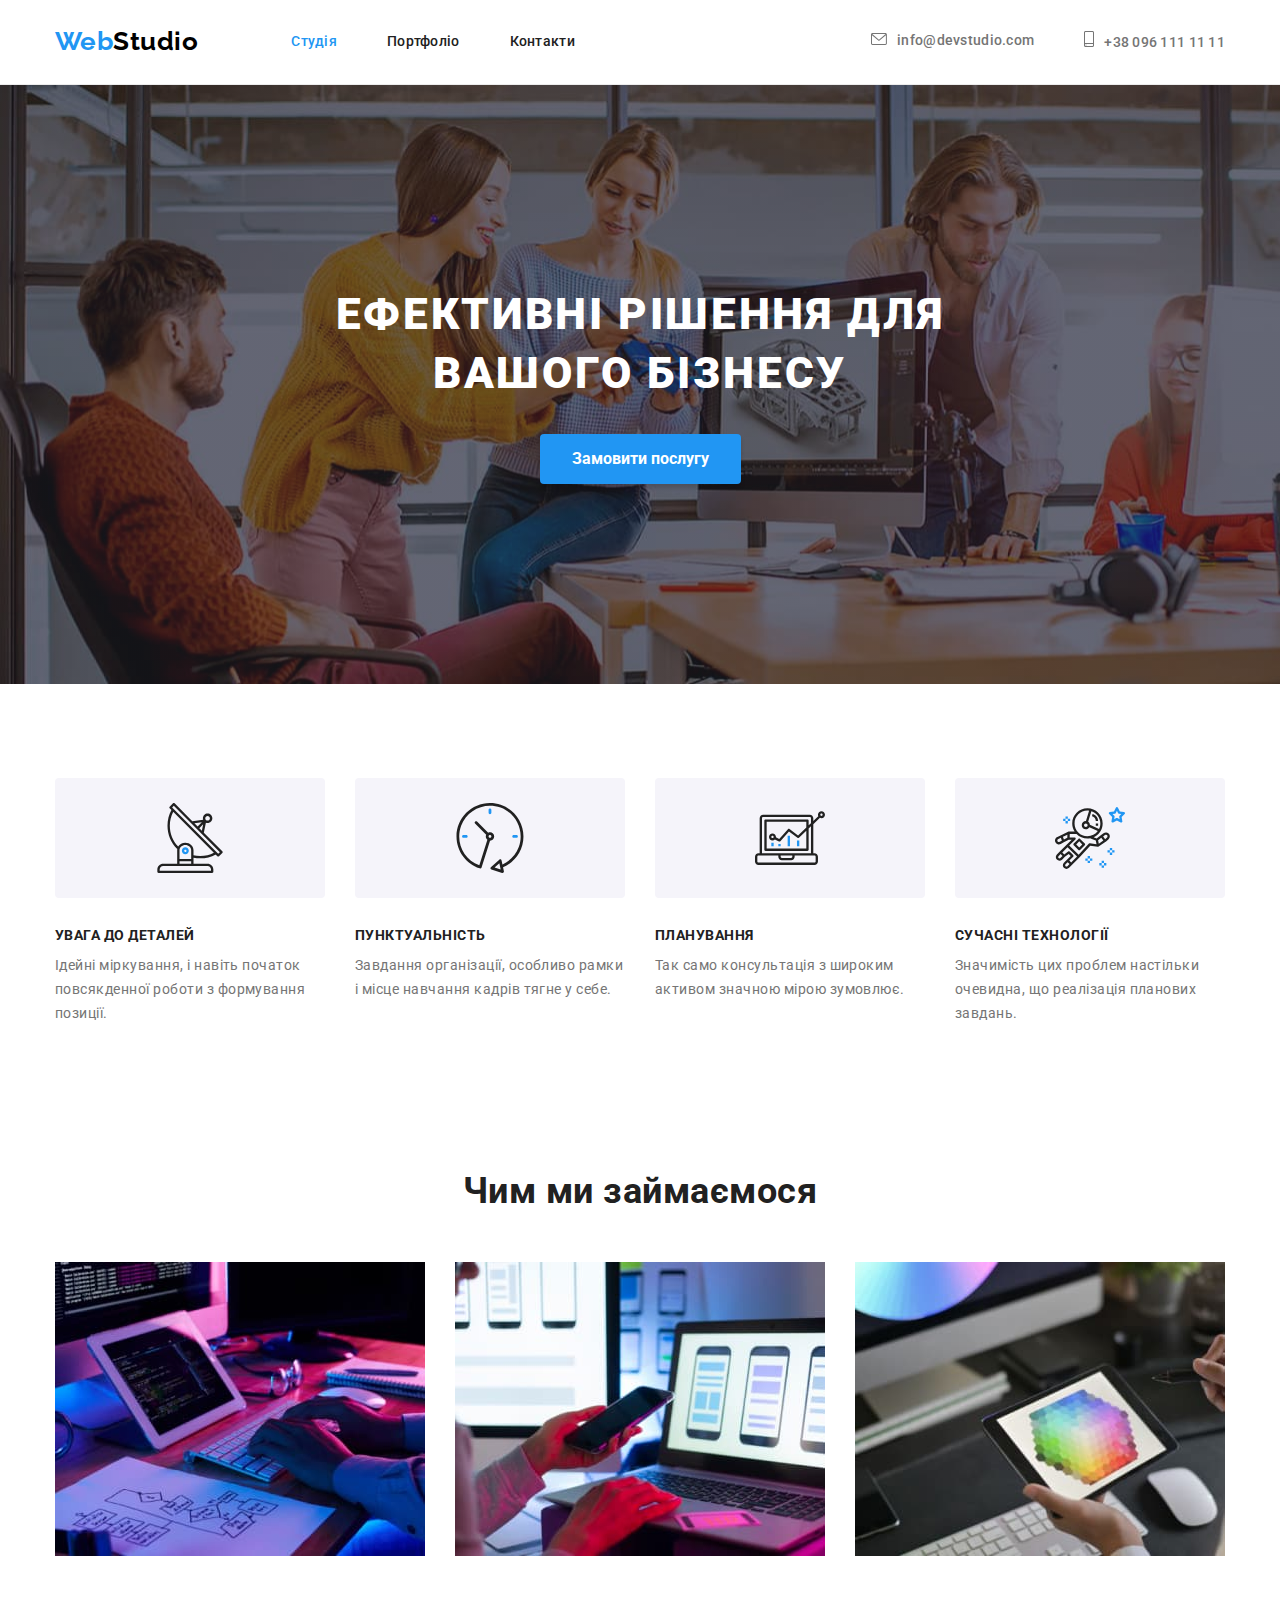
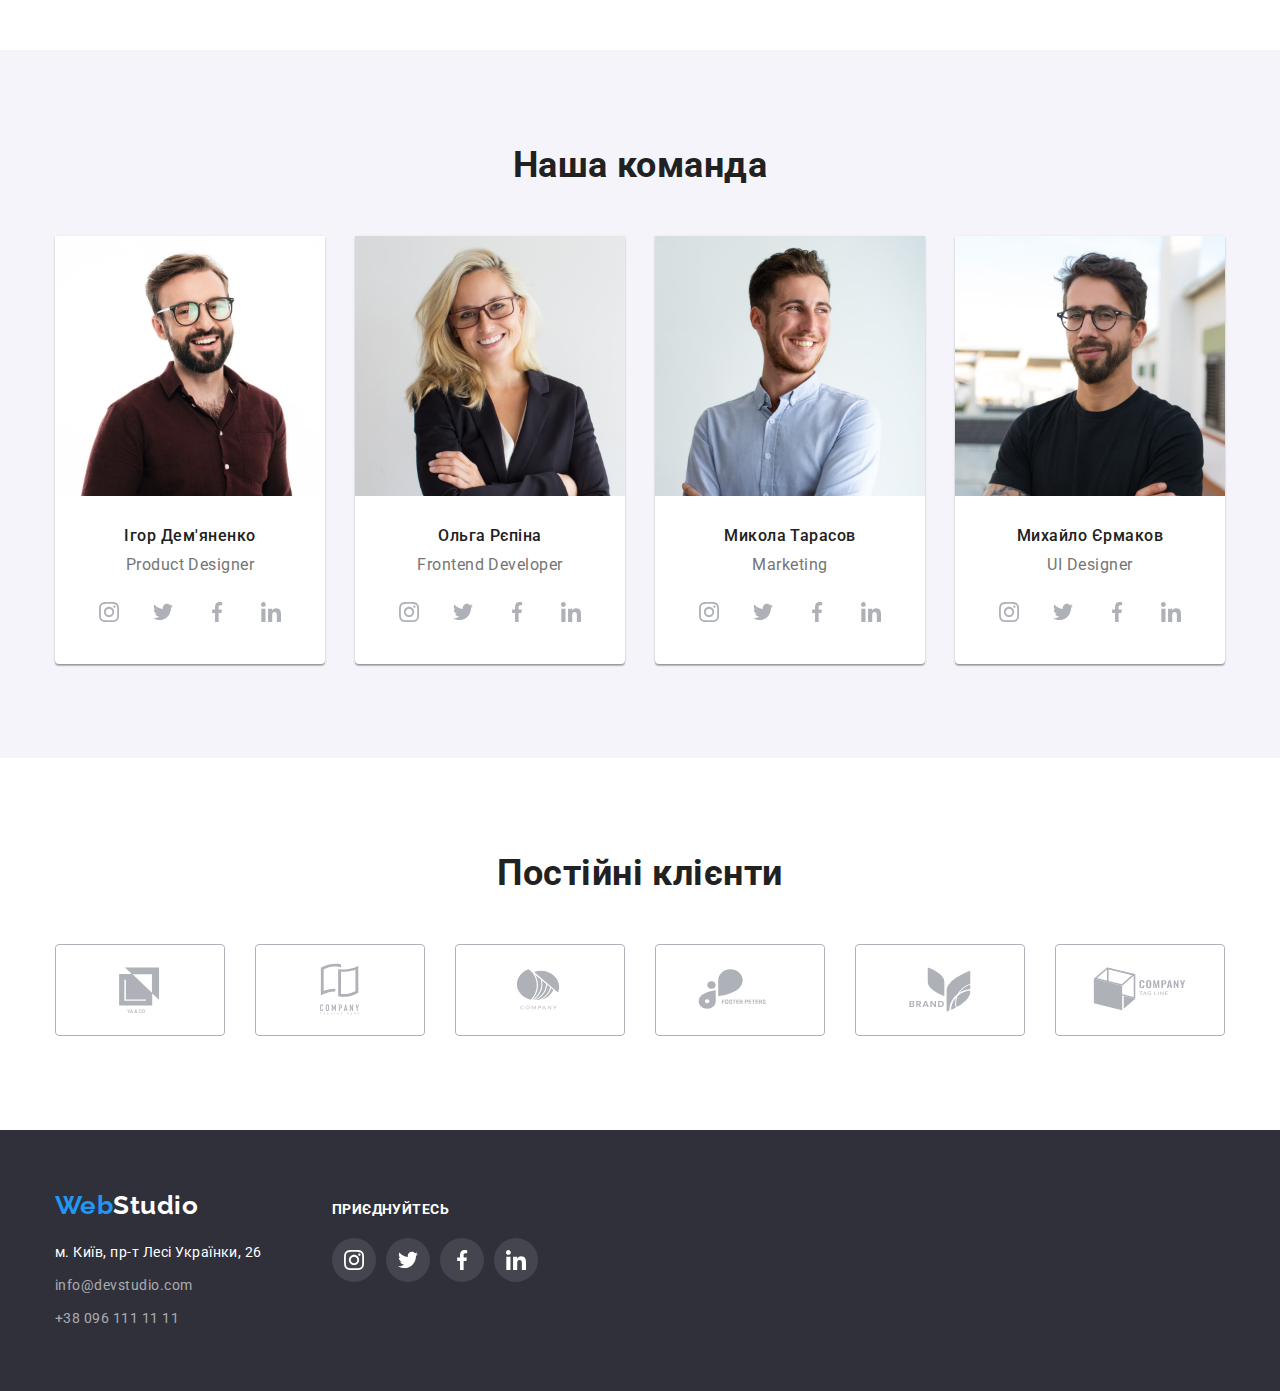
==== index.html @ c88c12c1 "adding files from hw4" ====
<!DOCTYPE html>
<html lang="uk">
  <head>
    <meta charset="UTF-8" />
    <meta http-equiv="X-UA-Compatible" content="IE=edge" />
    <meta name="viewport" content="width=device-width, initial-scale=1.0" />
    <title>Студія</title>
    <link rel="preconnect" href="https://fonts.googleapis.com" />
    <link rel="preconnect" href="https://fonts.gstatic.com" crossorigin />
    <link
      href="https://fonts.googleapis.com/css2?family=Raleway:wght@700&family=Roboto:wght@400;500;700;900&display=swap"
      rel="stylesheet"
    />
    <link
      rel="stylesheet"
      href="https://cdnjs.cloudflare.com/ajax/libs/modern-normalize/1.1.0/modern-normalize.min.css"
    />
    <link rel="stylesheet" href="./css/styles.css" />
  </head>
  <body>
    <header class="header">
      <div class="container header-container">
        <a lang="en" href="./index.html" class="logo"
          ><span class="blue">Web</span>Studio</a
        >
        <nav>
          <ul class="site-nav list">
            <li class="nav-item">
              <a href="./index.html" class="link current">Студія</a>
            </li>
            <li class="nav-item">
              <a href="./portfolio.html" class="link">Портфоліо</a>
            </li>
            <li class="nav-item"><a href="" class="link">Контакти</a></li>
          </ul>
        </nav>
        <div class="contacts-wrap">
          <ul class="header-contacts list">
            <li>
              <a
                href="mailto:info@devstudio.com"
                target="_blank"
                rel="noopener noreferrer nofollow"
                class="link"
                ><svg class="header-icon" width="16" height="12">
                  <use xlink:href="./images/icons.svg#icon-envelope"></use></svg
                >info@devstudio.com</a
              >
            </li>
            <li>
              <a href="tel:+380961111111" class="link tel"
                ><svg class="header-icon" width="10" height="16">
                  <use
                    xlink:href="./images/icons.svg#icon-smartphone"
                  ></use></svg
                >+38 096 111 11 11</a
              >
            </li>
          </ul>
        </div>
      </div>
    </header>
    <main>
      <!-- Шапка секція -->
      <section class="main section">
        <div class="container">
          <h1 class="title">Ефективні рішення для вашого бізнесу</h1>
          <button type="button" class="button">Замовити послугу</button>
        </div>
      </section>
      <!-- Особливості секція -->
      <section class="features section">
        <div class="container">
          <h2 class="visually-hidden">Особливості</h2>
          <ul class="features-list list">
            <li class="features-item">
              <div class="features-icons">
                <svg width="70" height="70">
                    <use
                      xlink:href="./images/icons.svg#icon-antenna"
                    ></use></svg>
              </div>
              <h3 class="title">Увага до деталей</h3>
              <p>
                Ідейні міркування, і навіть початок повсякденної роботи з
                формування позиції.
              </p>
            </li>
            <li class="features-item">
              <div class="features-icons">
                <svg width="70" height="70">
                    <use xlink:href="./images/icons.svg#icon-clock"></use></svg>
              </div>
              <h3 class="title">Пунктуальність</h3>
              <p>
                Завдання організації, особливо рамки і місце навчання кадрів
                тягне у себе.
              </p>
            </li>
            <li class="features-item">
              <div class="features-icons">
                <svg width="70" height="70">
                    <use
                      xlink:href="./images/icons.svg#icon-diagram"
                    ></use></svg>
              </div>
              <h3 class="title">Планування</h3>
              <p>
                Так само консультація з широким активом значною мірою зумовлює.
              </p>
            </li>
            <li class="features-item">
              <div class="features-icons">
                <svg width="70" height="70">
                    <use
                      xlink:href="./images/icons.svg#icon-astronaut"
                    ></use></svg>
              </div>
              <h3 class="title">Сучасні технології</h3>
              <p>
                Значимість цих проблем настільки очевидна, що реалізація
                планових завдань.
              </p>
            </li>
          </ul>
        </div>
      </section>
      <!-- Чим ми займаємось секція -->
      <section class="what-doing section">
        <div class="container">
          <h2 class="main-title">Чим ми займаємося</h2>
          <ul class="what-doing list">
            <li class="doing-item">
              <img
                src="./images/what-we-do-1.jpg"
                alt="Чим ми займаємося 1"
                width="370"
                height="294"
              />
            </li>
            <li class="doing-item">
              <img
                src="./images/what-we-do-2.jpg"
                alt="Чим ми займаємося 2"
                width="370"
                height="294"
              />
            </li>
            <li class="doing-item">
              <img
                src="./images/what-we-do-3.jpg"
                alt="Чим ми займаємося 3"
                width="370"
                height="294"
              />
            </li>
          </ul>
        </div>
      </section>
      <!-- Наша команда секція -->
      <section class="our-team section">
        <div class="container">
          <h2 class="main-title">Наша команда</h2>
          <ul class="team-list list">
            <li class="team-item">
              <img
                src="./images/our-team-1.jpg"
                alt="Ігор Дем'яненко"
                width="270"
                height="260"
              />
              <div class="team-desc">
                <h3 class="title">Ігор Дем'яненко</h3>
                <p lang="en" class="text">Product Designer</p>
                <ul class="team-socials list">
                  <li class="social-icon">
                    <a class="social-team" href=""
                      ><svg class="soc-team" width="20" height="20" >
                        <use
                          xlink:href="./images/icons.svg#icon-instagram"
                        ></use></svg
                    ></a>
                  </li>
                  <li class="social-icon">
                    <a class="social-team" href=""
                      ><svg class="soc-team" width="20" height="20">
                        <use
                          xlink:href="./images/icons.svg#icon-twitter"
                        ></use></svg
                    ></a>
                  </li>
                  <li class="social-icon">
                    <a class="social-team" href=""
                      ><svg class="soc-team" width="20" height="20" >
                        <use
                          xlink:href="./images/icons.svg#icon-facebook"
                        ></use></svg
                    ></a>
                  </li>
                  <li class="social-icon">
                    <a class="social-team" href=""
                      ><svg class="soc-team" width="20" height="20"">
                        <use
                          xlink:href="./images/icons.svg#icon-linkedin"
                        ></use></svg
                    ></a>
                  </li>
                </ul>
              </div>
            </li>
            <li class="team-item">
              <img
                src="./images/our-team-2.jpg"
                alt="Ольга Рєпіна"
                width="270"
                height="260"
              />
              <div class="team-desc">
                <h3 class="title">Ольга Рєпіна</h3>
                <p lang="en" class="text">Frontend Developer</p>
                <ul class="team-socials list">
                  <li class="social-icon">
                    <a class="social-team" href=""
                      ><svg class="soc-team" width="20" height="20" >
                        <use
                          xlink:href="./images/icons.svg#icon-instagram"
                        ></use></svg
                    ></a>
                  </li>
                  <li class="social-icon">
                    <a class="social-team" href=""
                      ><svg class="soc-team" width="20" height="20">
                        <use
                          xlink:href="./images/icons.svg#icon-twitter"
                        ></use></svg
                    ></a>
                  </li>
                  <li class="social-icon">
                    <a class="social-team" href=""
                      ><svg class="soc-team" width="20" height="20" >
                        <use
                          xlink:href="./images/icons.svg#icon-facebook"
                        ></use></svg
                    ></a>
                  </li>
                  <li class="social-icon">
                    <a class="social-team" href=""
                      ><svg class="soc-team" width="20" height="20"">
                        <use
                          xlink:href="./images/icons.svg#icon-linkedin"
                        ></use></svg
                    ></a>
                  </li>
                </ul>
              </div>
            </li>
            <li class="team-item">
              <img
                src="./images/our-team-3.jpg"
                alt="Микола Тарасов"
                width="270"
                height="260"
              />
              <div class="team-desc">
                <h3 class="title">Микола Тарасов</h3>
                <p lang="en" class="text">Marketing</p>
                <ul class="team-socials list">
                  <li class="social-icon">
                    <a class="social-team" href=""
                      ><svg class="soc-team" width="20" height="20" >
                        <use
                          xlink:href="./images/icons.svg#icon-instagram"
                        ></use></svg
                    ></a>
                  </li>
                  <li class="social-icon">
                    <a class="social-team" href=""
                      ><svg class="soc-team" width="20" height="20">
                        <use
                          xlink:href="./images/icons.svg#icon-twitter"
                        ></use></svg
                    ></a>
                  </li>
                  <li class="social-icon">
                    <a class="social-team" href=""
                      ><svg class="soc-team" width="20" height="20" >
                        <use
                          xlink:href="./images/icons.svg#icon-facebook"
                        ></use></svg
                    ></a>
                  </li>
                  <li class="social-icon">
                    <a class="social-team" href=""
                      ><svg class="soc-team" width="20" height="20"">
                        <use
                          xlink:href="./images/icons.svg#icon-linkedin"
                        ></use></svg
                    ></a>
                  </li>
                </ul>
              </div>
            </li>
            <li class="team-item">
              <img
                src="./images/our-team-4.jpg"
                alt="Михайло Єрмаков"
                width="270"
                height="260"
              />
              <div class="team-desc">
                <h3 class="title">Михайло Єрмаков</h3>
                <p lang="en" class="text">UI Designer</p>
                <ul class="team-socials list">
                  <li class="social-icon">
                    <a class="social-team" href=""
                      ><svg class="soc-team" width="20" height="20" >
                        <use
                          xlink:href="./images/icons.svg#icon-instagram"
                        ></use></svg
                    ></a>
                  </li>
                  <li class="social-icon">
                    <a class="social-team" href=""
                      ><svg class="soc-team" width="20" height="20">
                        <use
                          xlink:href="./images/icons.svg#icon-twitter"
                        ></use></svg
                    ></a>
                  </li>
                  <li class="social-icon">
                    <a class="social-team" href=""
                      ><svg class="soc-team" width="20" height="20" >
                        <use
                          xlink:href="./images/icons.svg#icon-facebook"
                        ></use></svg
                    ></a>
                  </li>
                  <li class="social-icon">
                    <a class="social-team" href=""
                      ><svg class="soc-team" width="20" height="20"">
                        <use
                          xlink:href="./images/icons.svg#icon-linkedin"
                        ></use></svg
                    ></a>
                  </li>
                </ul>
              </div>
            </li>
          </ul>
        </div>
      </section>
      <!-- Постійні клієнти секція -->
      <section class="regular-clients section">
        <div class="container">
          <h2 class="main-title">Постійні клієнти</h2>
          <div>
            <ul class="clients-samples list">
              <li class="clients-box">
                <a href="" class="clients-icon"
                  ><svg class="clients-logo" width="106" height="60">
                    <use xlink:href="./images/icons.svg#icon-logo-1"></use></svg
                ></a>
              </li>
              <li class="clients-box">
                <a href="" class="clients-icon"
                  ><svg class="clients-logo" width="106" height="60">
                    <use xlink:href="./images/icons.svg#icon-logo-2"></use></svg
                ></a>
              </li>
              <li class="clients-box">
                <a href="" class="clients-icon"
                  ><svg class="clients-logo" width="106" height="60">
                    <use xlink:href="./images/icons.svg#icon-logo-3"></use></svg
                ></a>
              </li>
              <li class="clients-box">
                <a href="" class="clients-icon"
                  ><svg class="clients-logo" width="106" height="60">
                    <use xlink:href="./images/icons.svg#icon-logo-4"></use></svg
                ></a>
              </li>
              <li class="clients-box">
                <a href="" class="clients-icon"
                  ><svg class="clients-logo" width="106" height="60">
                    <use xlink:href="./images/icons.svg#icon-logo-5"></use></svg
                ></a>
              </li>
              <li class="clients-box">
                <a href="" class="clients-icon"
                  ><svg class="clients-logo" width="106" height="60">
                    <use xlink:href="./images/icons.svg#icon-logo-6"></use></svg
                ></a>
              </li>
            </ul>
          </div>
        </div>
      </section>
    </main>
    <footer class="footer">
      <div class="container footer-container">
        <div>
          <a lang="en" href="./index.html" class="logo"
            ><span class="blue">Web</span>Studio</a
          >
          <address class="address">
            <ul class="address-list list">
              <li class="address-item">
                <a
                  href="https://goo.gl/maps/hiiYQvztEQhM4nsk7"
                  target="_blank"
                  rel="noopener noreferrer nofollow"
                  class="link mail"
                  >м. Київ, пр-т Лесі Українки, 26</a
                >
              </li>
              <li class="address-item">
                <a
                  href="mailto:info@devstudio.com"
                  target="_blank"
                  rel="noopener noreferrer nofollow"
                  class="link"
                  >info@devstudio.com</a
                >
              </li>
              <li>
                <a href="tel:+380961111111" class="link">+38 096 111 11 11</a>
              </li>
            </ul>
          </address>
        </div>
        <div class="footer-socials">
          <h2 class="title">приєднуйтесь</h2>
          <ul class="socials-list list">
                  <li class="social-icon">
                    <a class="social-link" href=""
                      ><svg class="soc-footer" width="20" height="20" >
                        <use
                          xlink:href="./images/icons.svg#icon-instagram"
                        ></use></svg
                    ></a>
                  </li>
                  <li class="social-icon">
                    <a class="social-link" href=""
                      ><svg class="soc-footer" width="20" height="20">
                        <use
                          xlink:href="./images/icons.svg#icon-twitter"
                        ></use></svg
                    ></a>
                  </li>
                  <li class="social-icon">
                    <a class="social-link" href=""
                      ><svg class="soc-footer" width="20" height="20" >
                        <use
                          xlink:href="./images/icons.svg#icon-facebook"
                        ></use></svg
                    ></a>
                  </li>
                  <li class="social-icon">
                    <a class="social-link" href=""
                      ><svg class="soc-footer" width="20" height="20"">
                        <use
                          xlink:href="./images/icons.svg#icon-linkedin"
                        ></use></svg
                    ></a>
                  </li>
                </ul>
        </div>
      </div>
    </footer>
  </body>
</html>
---- css/styles.css ----
:root {
  --descr-text-color: #757575;
  --title-text-color: #212121;
  --color-white: #ffffff;
  --color-blue: #2196f3;
  --background-color-light: #f5f4fa;
  --backgroun-color-dark: #2f303a;
  --color-black: #000000;
}
h1,
h2,
h3,
h4,
h5,
h6,
p,
ul {
  margin: 0;
}
ul {
  padding-left: 0;
}
img {
  display: block;
}
body {
  font-family: "Roboto", sans-serif;
  letter-spacing: 0.03em;
  color: var(--descr-text-color);
}
.container {
  width: 1200px;
  margin: 0 auto;
  padding-left: 15px;
  padding-right: 15px;
}
.section {
  padding-top: 94px;
  padding-bottom: 94px;
}
.main-title {
  color: var(--title-text-color);
  font-weight: 700;
  font-size: 36px;
  line-height: 1.17;
  text-align: center;
}
.visually-hidden {
  position: absolute;
  white-space: nowrap;
  width: 1px;
  height: 1px;
  overflow: hidden;
  border: 0;
  padding: 0;
  clip: rect(0 0 0 0);
  clip-path: inset(50%);
  margin: -1px;
}
/* Хедер */
.header {
  background-color: var(--color-white);
  border-bottom: 1px solid #ececec;
}
.header-container {
  display: flex;
  align-items: center;
}
.header .logo {
  text-decoration: none;
  color: var(--color-black);
  font-family: "Raleway", sans-serif;
  font-weight: 700;
  font-size: 26px;
  line-height: 1.19;
}
.logo {
  margin-right: 93px;
}
.logo .blue {
  color: var(--color-blue);
}
/* Навігація сайта */
.list {
  list-style: none;
}
.site-nav {
  display: flex;
}
.nav-item:not(:first-child) {
  margin-left: 50px;
}
.nav-item {
  padding-top: 32px;
  padding-bottom: 32px;
}
.site-nav .link {
  text-decoration: none;
  color: var(--title-text-color);
  font-weight: 500;
  font-size: 14px;
  line-height: 1.4;
  letter-spacing: 0.02em;
}
.site-nav .link:hover,
.site-nav .link:focus {
  color: var(--color-blue);
}
.site-nav .link.current {
  color: var(--color-blue);
}
.contacts-wrap {
  margin-left: auto;
}
.header-contacts {
  display: flex;
}
.tel {
  margin-left: 50px;
}

.header-contacts .link {
  text-decoration: none;
  color: var(--descr-text-color);
  font-weight: 500;
  font-size: 14px;
  line-height: 1.4;
  letter-spacing: 0.02em;
}

.header-contacts .link:hover,
.header-contacts .link:focus {
  color: var(--color-blue);
}
.header-contacts .link:hover svg,
.header-contacts .link:focus svg {
  fill: var(--color-blue);
}
.header-icon {
  margin-right: 10px;
  fill: var(--descr-text-color);
}
/* Шапка секція */
.main {
  background-image: linear-gradient(
      rgba(47, 48, 58, 0.4),
      rgba(47, 48, 58, 0.4)
    ),
    url(../images/hero-background.jpg);
  background-repeat: no-repeat;
  max-width: 1600px;
  margin: 0 auto;
}
.main.section {
  padding-top: 200px;
  padding-bottom: 200px;
}
.main .title {
  color: var(--color-white);
  font-weight: 900;
  font-size: 44px;
  line-height: 1.36;
  letter-spacing: 0.06em;
  width: 696px;
  text-transform: uppercase;
  margin: 0 auto 30px;
  text-align: center;
}
.button {
  cursor: pointer;
  border: none;
  border-radius: 4px;
}
.main .button {
  background-color: var(--color-blue);
  color: var(--color-white);
  font-weight: 700;
  font-size: 16px;
  line-height: 1.88;
  display: block;
  margin: 0 auto;
  padding: 10px 32px;
  box-shadow: 0px 4px 4px rgba(0, 0, 0, 0.15);
}
/* Особливості секція */
.features-list {
  font-weight: 400;
  font-size: 14px;
  line-height: 1.71;
  display: flex;
}
.features-item:not(:first-child) {
  margin-left: 30px;
}
.features-list .title {
  color: var(--title-text-color);
  font-weight: 700;
  font-size: 14px;
  line-height: 1.14;
  text-transform: uppercase;
  margin-bottom: 10px;
}
.features-icons {
  width: 270px;
  height: 120px;
  background-color: var(--background-color-light);
  display: flex;
  align-items: center;
  justify-content: center;
  margin-bottom: 30px;
  border-radius: 4px;
}
/* Чим ми займаємось секція */
.what-doing.section {
  padding-top: 0;
}
.what-doing {
  display: flex;
  margin-top: 50px;
  justify-content: center;
}
.doing-item:not(:first-child) {
  margin-left: 30px;
}
/* Наша команда секція */
.our-team {
  background-color: var(--background-color-light);
}
.team-list .title {
  color: var(--title-text-color);
  font-weight: 500;
  font-size: 16px;
  line-height: 1.19;
  padding-top: 30px;
  padding-bottom: 10px;
}
.team-list {
  font-weight: 400;
  font-size: 16px;
  line-height: 1.19;
  text-align: center;
  display: flex;
  margin-top: 50px;
}
.team-list .text {
  margin-bottom: 16px;
}
.team-item {
  width: 270px;
  height: 428px;
  background-color: var(--color-white);
  box-shadow: 0px 1px 3px rgba(0, 0, 0, 0.12), 0px 1px 1px rgba(0, 0, 0, 0.14),
    0px 2px 1px rgba(0, 0, 0, 0.2);
  border-radius: 0px 0px 4px 4px;
}
.team-item:not(:first-child) {
  margin-left: 30px;
}
.team-socials {
  display: flex;
  justify-content: center;
}
.social-team {
  width: 44px;
  height: 44px;
  display: flex;
  justify-content: center;
  align-items: center;
  fill: #afb1b8;
  background-color: var(--color-white);
  border-radius: 50%;
}
.social-team:not(:first-of-type) {
  margin-left: 10px;
}
.social-team:hover,
.social-team:focus {
  background-color: var(--color-blue);
  color: var(--color-white);
}

.social-team:hover svg,
.social-team:focus svg {
  fill: currentColor;
}
/* Постійні клієнти секція */
.regular-clients .main-title {
  margin-bottom: 50px;
}
.clients-samples {
  display: flex;
}
.clients-box .clients-icon {
  width: 170px;
  height: 92px;
  display: flex;
  align-items: center;
  justify-content: center;
  padding: 16px 32px;
  border: 1px solid #afb1b8;
  border-radius: 4px;
}
.clients-box:not(:first-child) {
  margin-left: 30px;
}
.clients-logo {
  fill: #afb1b8;
}
.clients-box .clients-icon:hover {
  border-color: var(--color-blue);
}
.clients-box .clients-icon:hover svg {
  fill: var(--color-blue);
}

/* Футер */
.footer {
  background-color: var(--backgroun-color-dark);
  padding-top: 60px;
  padding-bottom: 60px;
}
.footer-container {
  display: flex;
  align-items: baseline;
}
.footer-socials {
  margin-left: 70px;
}
.socials-list {
  display: flex;
}
.footer .logo {
  text-decoration: none;
  color: var(--color-white);
  font-family: "Raleway", sans-serif;
  font-weight: 700;
  font-size: 26px;
  line-height: 1.19;
  display: inline-block;
  margin-right: 0;
  margin-bottom: 20px;
}
.address-item {
  margin-bottom: 9px;
}
.address-list .link {
  color: rgba(255, 255, 255, 0.6);
  text-decoration: none;
  font-weight: 400;
  font-size: 14px;
  line-height: 1.71;
  font-style: normal;
}
.address-list .link:hover,
.address-list .link:focus {
  color: var(--color-blue);
}
.address-list .mail {
  color: var(--color-white);
}
.footer-socials .title {
  font-weight: 700;
  font-size: 14px;
  line-height: 1.14;
  letter-spacing: 0.03em;
  text-transform: uppercase;
  color: var(--color-white);
  margin-bottom: 20px;
}
.social-link {
  width: 44px;
  height: 44px;
  display: flex;
  justify-content: center;
  align-items: center;
  fill: var(--color-white);
  border-radius: 50%;
  background-color: rgba(255, 255, 255, 0.1);
}
.social-icon:not(:first-of-type) {
  margin-left: 10px;
}
.social-link:hover,
.social-link:focus {
  background-color: var(--color-blue);
  color: var(--color-white);
}
.social-link:hover svg,
.social-link:focus svg {
  fill: currentColor;
}

/* Портфоліо приклади робіт */
.filter {
  display: flex;
  justify-content: center;
}
.work-link {
  display: block;
  text-decoration: none;
}
.work-link:hover,
.work-link:focus {
  box-shadow: 0px 1px 1px rgba(0, 0, 0, 0.12), 0px 4px 4px rgba(0, 0, 0, 0.06),
    1px 4px 6px rgba(0, 0, 0, 0.16);
}
.filter .button {
  color: var(--title-text-color);
  background-color: #f5f4fa;
  font-weight: 500;
  font-size: 16px;
  line-height: 1.62;
  padding: 6px 22px;
}
.filter li:not(:first-child) {
  margin-left: 8px;
}

.filter .button:hover,
.filter .button:focus {
  color: var(--color-white);
  background-color: var(--color-blue);
  box-shadow: 0px 4px 4px rgba(0, 0, 0, 0.25);
}
.works-list {
  font-weight: 400;
  font-size: 16px;
  line-height: 1.88;
  display: flex;
  flex-wrap: wrap;
}
.works-list .title {
  color: var(--title-text-color);
  font-weight: 700;
  font-size: 18px;
  line-height: 2;
  letter-spacing: 0.06em;
  padding-top: 20px;
  padding-bottom: 4px;
  padding-left: 24px;
  padding-right: 24px;
}
.works-list .text {
  padding-bottom: 20px;
  padding-left: 24px;
  padding-right: 24px;
  color: var(--descr-text-color);
}
.work-item {
  width: 370px;
  margin-right: 30px;
  margin-top: 30px;
}
.work-item:nth-last-child(-n + 3) {
  margin-bottom: 0;
}
.work-item:nth-child(3n) {
  margin-right: 0;
}
.image-sign {
  border-left: 1px solid #eeeeee;
  border-right: 1px solid #eeeeee;
  border-bottom: 1px solid #eeeeee;
}
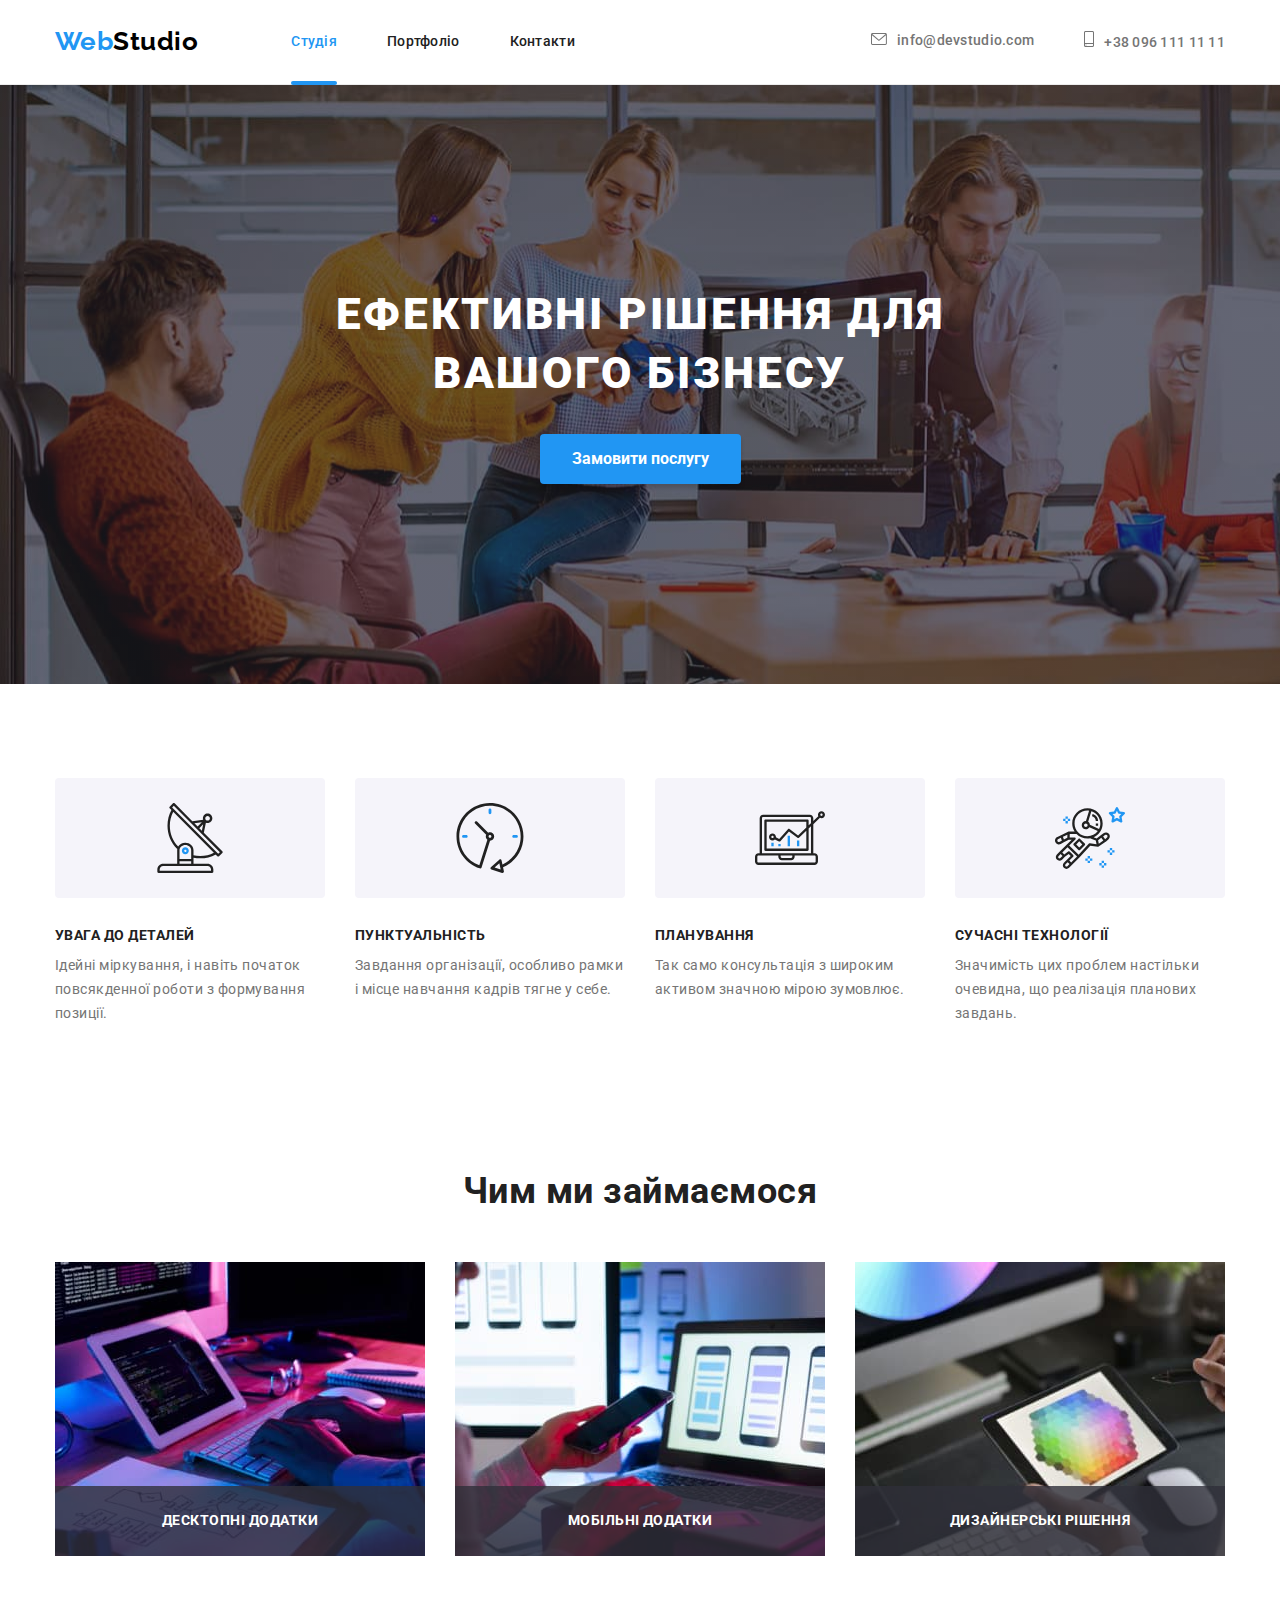
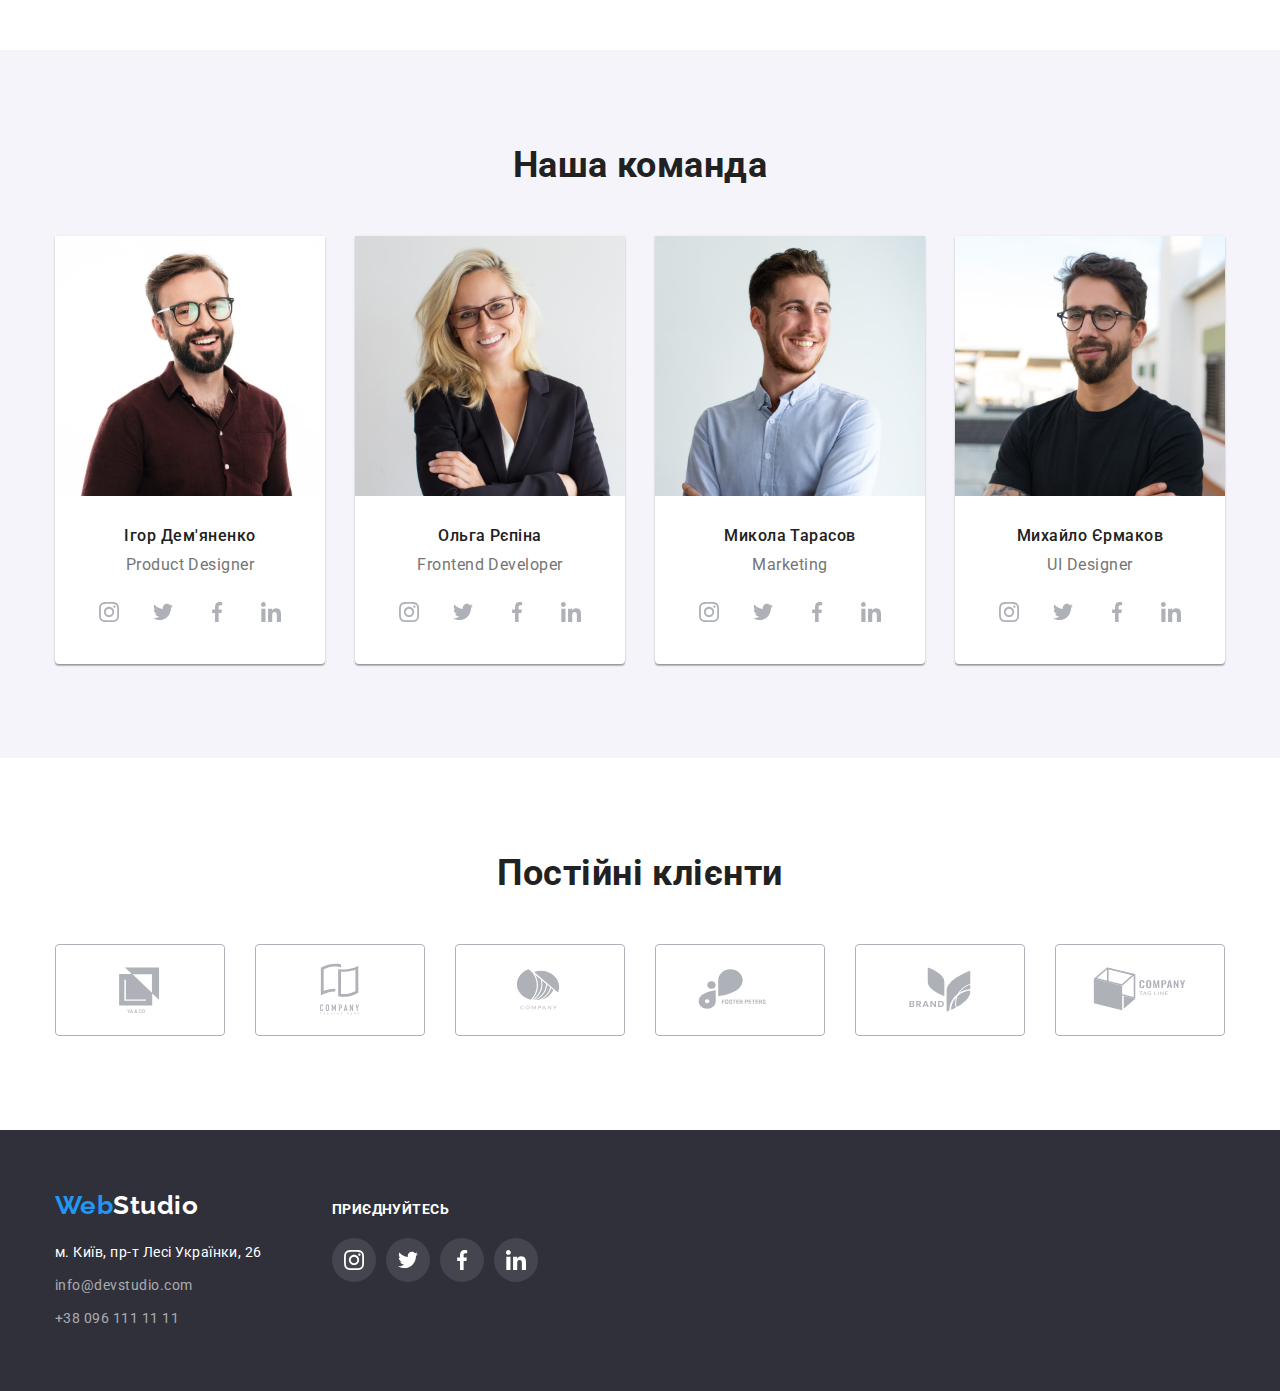
==== commit 1cc07fb9: "edit html and css" ====
--- a/index.html
+++ b/index.html
@@ -137,6 +137,7 @@
                 width="370"
                 height="294"
               />
+              <p class="item-desc">Десктопні додатки</p>
             </li>
             <li class="doing-item">
               <img
@@ -145,6 +146,7 @@
                 width="370"
                 height="294"
               />
+              <p class="item-desc">Мобільні додатки</p>
             </li>
             <li class="doing-item">
               <img
@@ -153,6 +155,7 @@
                 width="370"
                 height="294"
               />
+              <p class="item-desc">Дизайнерські рішення</p>
             </li>
           </ul>
         </div>
--- a/css/styles.css
+++ b/css/styles.css
@@ -93,6 +93,7 @@
 .nav-item {
   padding-top: 32px;
   padding-bottom: 32px;
+  position: relative;
 }
 .site-nav .link {
   text-decoration: none;
@@ -101,6 +102,7 @@
   font-size: 14px;
   line-height: 1.4;
   letter-spacing: 0.02em;
+  transition: color 250ms cubic-bezier(0.4, 0, 0.2, 1);
 }
 .site-nav .link:hover,
 .site-nav .link:focus {
@@ -108,6 +110,16 @@
 }
 .site-nav .link.current {
   color: var(--color-blue);
+}
+.current::after {
+  width: 100%;
+  height: 4px;
+  background-color: var(--color-blue);
+  border-radius: 2px;
+  position: absolute;
+  content: "";
+  display: block;
+  bottom: -1px;
 }
 .contacts-wrap {
   margin-left: auto;
@@ -126,6 +138,7 @@
   font-size: 14px;
   line-height: 1.4;
   letter-spacing: 0.02em;
+  transition: color 250ms cubic-bezier(0.4, 0, 0.2, 1);
 }
 
 .header-contacts .link:hover,
@@ -219,8 +232,27 @@
   margin-top: 50px;
   justify-content: center;
 }
+.doing-item {
+  position: relative;
+}
 .doing-item:not(:first-child) {
   margin-left: 30px;
+}
+.item-desc {
+  width: 370px;
+  height: 70px;
+  color: var(--color-white);
+  background-color: rgba(47, 48, 58, 0.8);
+  font-weight: 700;
+  font-size: 14px;
+  line-height: 1.14;
+  text-transform: uppercase;
+  display: flex;
+  align-items: center;
+  justify-content: center;
+  position: absolute;
+  left: 0;
+  bottom: 0;
 }
 /* Наша команда секція */
 .our-team {
@@ -269,6 +301,7 @@
   fill: #afb1b8;
   background-color: var(--color-white);
   border-radius: 50%;
+  transition: background-color 250ms cubic-bezier(0.4, 0, 0.2, 1);
 }
 .social-team:not(:first-of-type) {
   margin-left: 10px;
@@ -299,6 +332,7 @@
   padding: 16px 32px;
   border: 1px solid #afb1b8;
   border-radius: 4px;
+  transition: border-color 250ms cubic-bezier(0.4, 0, 0.2, 1);
 }
 .clients-box:not(:first-child) {
   margin-left: 30px;
@@ -350,6 +384,7 @@
   font-size: 14px;
   line-height: 1.71;
   font-style: normal;
+  transition: color 250ms cubic-bezier(0.4, 0, 0.2, 1);
 }
 .address-list .link:hover,
 .address-list .link:focus {
@@ -376,6 +411,7 @@
   fill: var(--color-white);
   border-radius: 50%;
   background-color: rgba(255, 255, 255, 0.1);
+  transition: background-color 250ms cubic-bezier(0.4, 0, 0.2, 1);
 }
 .social-icon:not(:first-of-type) {
   margin-left: 10px;
@@ -397,7 +433,23 @@
 }
 .work-link {
   display: block;
+  position: relative;
   text-decoration: none;
+  transition: box-shadow 250ms cubic-bezier(0.4, 0, 0.2, 1);
+}
+.work-overlay {
+  display: block;
+  position: absolute;
+  top: 0;
+  left: 0;
+  width: 370px;
+  height: 294px;
+  padding: 63px 24px;
+  background-color: rgba(33, 150, 243, 0.9);
+  color: var(--color-white);
+  font-weight: 400;
+  font-size: 18px;
+  line-height: 1.56;
 }
 .work-link:hover,
 .work-link:focus {
@@ -411,6 +463,9 @@
   font-size: 16px;
   line-height: 1.62;
   padding: 6px 22px;
+  transition: color 250ms cubic-bezier(0.4, 0, 0.2, 1),
+    background-color 250ms cubic-bezier(0.4, 0, 0.2, 1),
+    box-shadow 250ms cubic-bezier(0.4, 0, 0.2, 1);
 }
 .filter li:not(:first-child) {
   margin-left: 8px;
